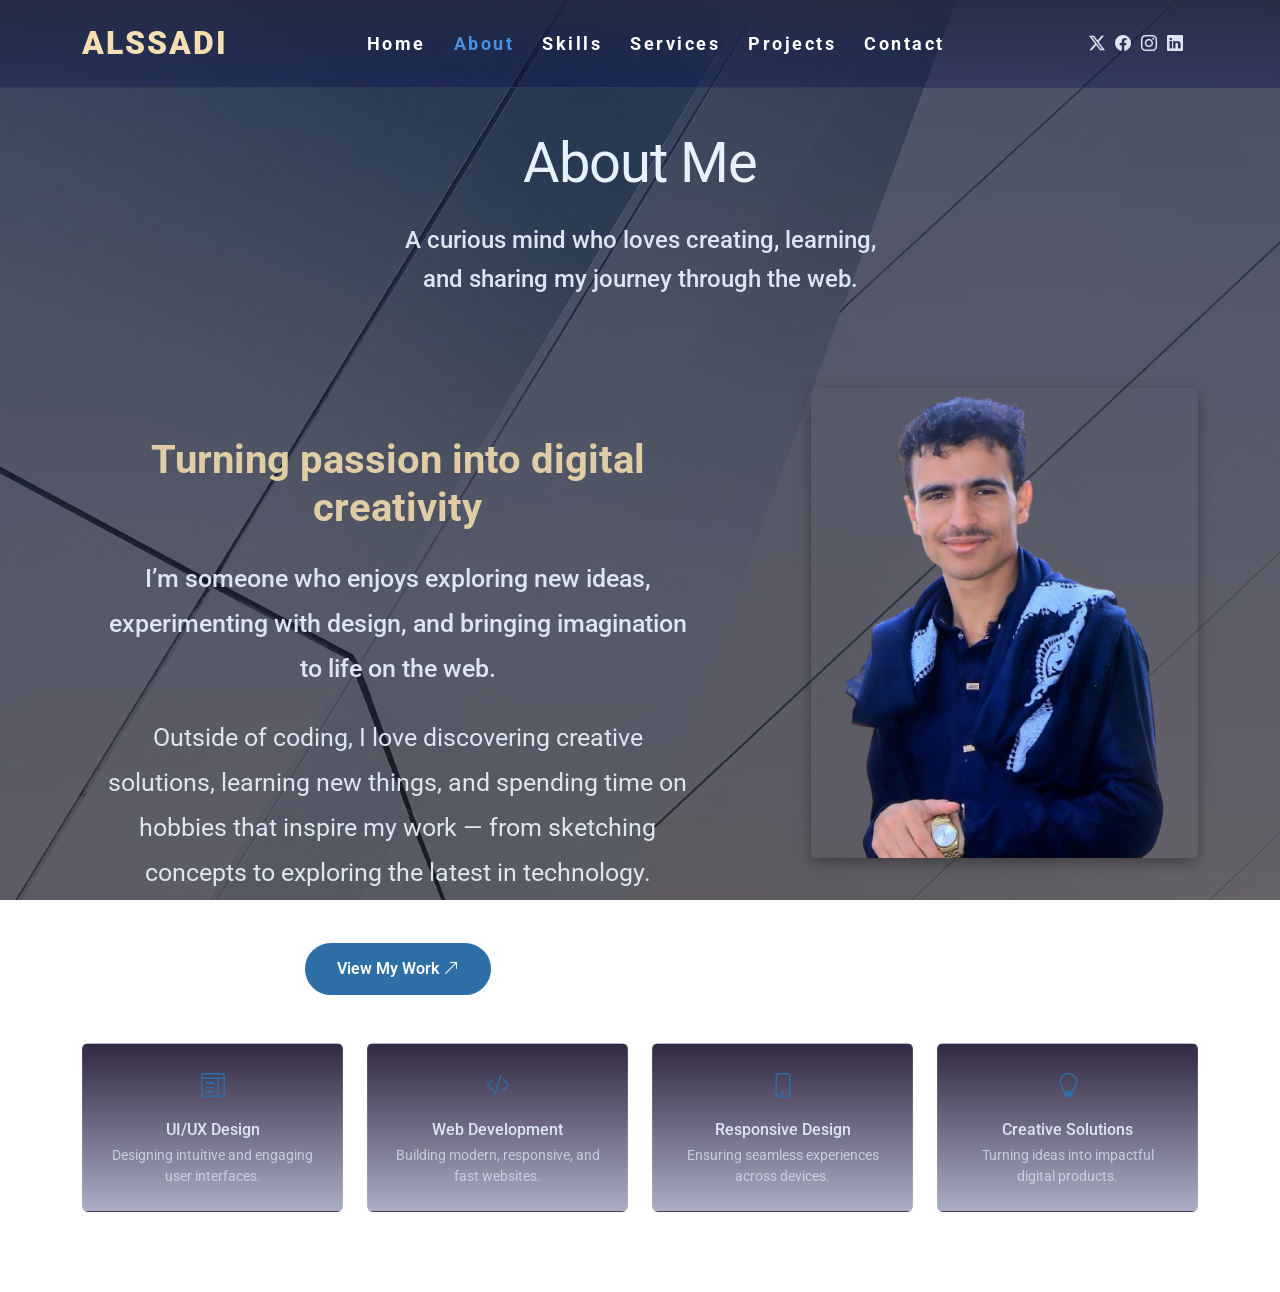
==== about.html @ f1221e6d "first commit" ====
<!DOCTYPE html>
<html lang="en">

<head>
  <meta charset="utf-8">
  <meta name="viewport" content="width=device-width, initial-scale=1.0">

  <title>About - Alssadi-Web Developer</title>
  <meta name="description"
    content="Portfolio of Mohammed Alssadi, a front-end developer and web designer creating modern, responsive, and user-friendly websites.">
  <meta name="keywords"
    content="Mohammed Alssadi, Web Developer, Front-End Developer, Web Designer, UI/UX, Portfolio, Freelancer">
  <meta name="author" content="Mohammed Alssadi">

  <!-- Favicon الأساسي -->
  <link rel="icon" type="image/png" sizes="32x32" href="assets/img/favicon/favicon-32x32.png">
  <link rel="icon" type="image/png" sizes="16x16" href="assets/img/favicon/favicon-16x16.png">
  <link rel="shortcut icon" href="assets/img/favicon/favicon.ico">

  <!-- أيقونة للأجهزة التي تعمل بنظام iOS -->
  <link rel="apple-touch-icon" sizes="180x180" href="assets/img/favicon/apple-touch-icon.png">

  <!-- أيقونات مخصصة لمتصفح Chrome على أندرويد -->
  <link rel="icon" type="image/png" sizes="192x192" href="assets/img/favicon/android-chrome-192x192.png">
  <link rel="icon" type="image/png" sizes="512x512" href="assets/img/favicon/android-chrome-512x512.png">

  <!-- ملف manifest للتطبيقات على الهواتف -->
  <link rel="manifest" href="assets/img/favicon/site.webmanifest">

  <!-- Google Fonts -->
  <link href="https://fonts.googleapis.com" rel="preconnect">
  <link href="https://fonts.gstatic.com" rel="preconnect" crossorigin>
  <link
    href="https://fonts.googleapis.com/css2?family=Roboto:wght@400;500;700&family=Poppins:wght@400;500;600;700&display=swap"
    rel="stylesheet">

  <!-- Bootstrap CSS -->
  <link href="assets/vendor/bootstrap/css/bootstrap.min.css" rel="stylesheet">
  <link href="assets/vendor/bootstrap-icons/bootstrap-icons.css" rel="stylesheet">

  <!-- Main CSS File -->
  <link href="assets/css/main.css" rel="stylesheet">
</head>


</head>

<body>

  <header class="header ">
    <div class="container header-content ">

      <a href="index.html" class="logo">
        <h1 class="site-name">Alssadi</h1>
      </a>

      <nav class="navbar-mnue">
        <ul>
          <li><a href="index.html">Home</a></li>
          <li><a href="about.html" class="active">About</a></li>
          <li><a href="skills.html">Skills</a></li>
          <li><a href="services.html">Services</a></li>
          <li><a href="projects.html">Projects</a></li>

          <li><a href="contact.html">Contact</a></li>
        </ul>
        <i class="mobile-nav-toggle d-xl-none bi bi-list"></i>
      </nav>

      <div class="header-social-links">
        <a href="#"><i class="bi bi-twitter-x"></i></a>
        <a href="#"><i class="bi bi-facebook"></i></a>
        <a href="#"><i class="bi bi-instagram"></i></a>
        <a href="#"><i class="bi bi-linkedin"></i></a>
      </div>

    </div>
  </header>
  <main class="main">
    <!-- About Section -->
    <section id="about" class="about section">
      <div class="container section-title">
        <h2>About Me</h2>
 <p class=" ">
  A curious mind who loves creating, learning, and sharing my journey through the web.
</p>


      </div>

      <div class="container">
        <div class="row mb-5 g-5 d-flex justify-content-between">
          <div class="col-lg-7 ">
            <div class="intro-content mt-5">

              <h2 class="headline">
                Turning passion into digital creativity
              </h2>
              <p class="lead">
                I’m someone who enjoys exploring new ideas, experimenting with design, and bringing imagination to life
                on the web.
              </p>
              <p>
                Outside of coding, I love discovering creative solutions, learning new things, and spending time on
                hobbies that inspire my work — from sketching concepts to exploring the latest in technology.
              </p>


              <div class="btnom-viwework ">
                <a href="projects.html" class="btnom button-primary">
                  View My Work <i class="bi bi-arrow-up-right"></i>
                </a>
              </div>
            </div>
          </div>

          <div class="col-lg-5 text-center text-lg-start">
            <div class="about-img">
              <img src="/assets/img/mo-about-removbg.png" alt="Portrait of Mohammed Alssadi" class="img-fluid rounded">
            </div>
          </div>
        </div>


        <!-- Skills Grid -->
        <div class="">
          <div class="row g-4 text-center">
            <div class="col-6 col-md-4 col-lg-3">
              <div class="skill-item">
                <i class="bi bi-layout-text-window"></i>
                <h3>UI/UX Design</h3>
                <p>Designing intuitive and engaging user interfaces.</p>
              </div>
            </div>
            <div class="col-6 col-md-4 col-lg-3">
              <div class="skill-item">
                <i class="bi bi-code-slash"></i>
                <h3>Web Development</h3>
                <p>Building modern, responsive, and fast websites.</p>
              </div>
            </div>
            <div class="col-6 col-md-4 col-lg-3">
              <div class="skill-item">
                <i class="bi bi-phone"></i>
                <h3>Responsive Design</h3>
                <p>Ensuring seamless experiences across devices.</p>
              </div>
            </div>
            <div class="col-6 col-md-4 col-lg-3">
              <div class="skill-item">
                <i class="bi bi-lightbulb"></i>
                <h3>Creative Solutions</h3>
                <p>Turning ideas into impactful digital products.</p>
              </div>
            </div>
          </div>
        </div>
        <!-- End Skills Grid -->

      </div>

    </section>
  </main>

  <!-- JS Files -->
  <script src="assets/vendor/bootstrap/js/bootstrap.bundle.min.js"></script>
  <script src="assets/js/main.js"></script>

</body>

</html>
---- assets/css/main.css ----
:root {
  --default-font: "Roboto", system-ui, -apple-system, "Segoe UI", "Helvetica Neue", Arial, sans-serif;
  --heading-font: "Raleway", sans-serif;
  --nav-font: "Poppins", sans-serif;

  /* الألوان العامة */
  --background-color: #1b2635;
  /* خلفية رئيسية داكنة */
  --default-color: #dbe6f0;
  /* نص افتراضي فاتح مزرق */
  --heading-color: #e6f1fa;
  /* عناوين بلون أفتح للوضوح */
  --accent-color: #2f6fa8;
  /* أزرق متوسط للأزرار والروابط */
  --surface-color: #243447;
  /* لون للأقسام/البطاقات فوق الخلفية */
  --contrast-color: #ffffff;
  /* تباين قوي داخل العناصر الملونة */

  /* ألوان القائمة (Nav) */
  --nav-color: #dbe6f0;
  --nav-hover-color: #4a90e2;
  --nav-mobile-background-color: #243447;
  --nav-dropdown-background-color: #2a3b4f;
  --nav-dropdown-color: #dbe6f0;
  --nav-dropdown-hover-color: #4a90e2;
}

.light-background {
  --background-color: #243447;
  /* أفتح قليلاً من الأساسي */
  --surface-color: #2f425a;
}

.dark-background {
  --background-color: #121a26;
  /* أغمق للأقسام الخاصة */
  --default-color: #e6f1fa;
  --heading-color: #ffffff;
  --surface-color: #1e2a3a;
  --contrast-color: #ffffff;
}


/* Smooth scroll */
:root {
  scroll-behavior: smooth;
}


/*--------------------------------------------------------------
# General Styling & Shared Classes
--------------------------------------------------------------*/
body {
  color: var(--default-color);

  font-family: var(--default-font);
}

a {
  color: var(--accent-color);
  text-decoration: none;
  transition: 0.3s;
}

a:hover {
  color: color-mix(in srgb, var(--accent-color), transparent 25%);
  text-decoration: none;
}



.header {
   background: linear-gradient(rgba(34, 41, 65, 0.856), rgba(2, 7, 82, 0.329));
  padding: 15px 0;
  transition: all 0.5s;
  z-index: 997;
  border-bottom: 1px solid color-mix(in srgb, var(--default-color), transparent 92%);
  display: flex;
  align-items: center;
  justify-content: space-between;
  position: fixed;
  top: 0;
  left: 0;
  right: 0;
}

.header-content {
  position: relative;
  display: flex;
  align-items: center;
  justify-content: space-between;
}

.header .logo {
  line-height: 1;
}

.header .logo h1 {
  font-size: 32px;
  margin: 0;
  font-weight: 900;
  color:wheat;
  text-transform: uppercase;
  letter-spacing: 2px;
}

.header-social-links {
  padding-right: 15px;
}

.header-social-links a {
  color: var(--default-color);
  padding-left: 6px;
  display: inline-block;
  transition: 0.3s;
  font-size: 16px;
}

.header .header-social-links a:hover {
  color:var(--accent-color);
}

.header .header-social-links a i {
  line-height: 0px;
}

@media (max-width: 1200px) {
  .header .logo {
    order: 1;
  }

  .header .header-social-links {
    order: 2;
  }

  .header .navbar-mnue {
    order: 3;
  }
}

/*--------------------------------------------------------------
# Navigation Menu
--------------------------------------------------------------*/
/* Desktop Navigation */
@media (min-width: 1200px) {
  .navbar-mnue {
    padding: 0;
  }

  .navbar-mnue ul {
    margin: 0;
    padding: 0;
    display: flex;
    list-style: none;
    align-items: center;
  }

  .navbar-mnueli {
    position: relative;
  }
  .navbar-mnue>ul>li {
    white-space: nowrap;
    padding: 15px 28px 15px 0;
  }

  .navbar-mnue>ul>li:last-child {
    padding-right: 0;
  }

  .navbar-mnue a,
  .navbar-mnue a:focus {
    color: white;
    font-size: 18px;
    letter-spacing: 2.5px;
    font-weight: 700;
    display: flex;
    align-items: center;
    justify-content: space-between;
    white-space: nowrap;
    transition: 0.3s;
    position: relative;
  }

  .navbar-mnue li:hover>a,
  .navbar-mnue .active {
    color: var(--nav-hover-color);
  }
}

/* Mobile Navigation */
@media (max-width: 1199px) {
  .mobile-nav-toggle {
    color: rgb(255, 229, 181);
    font-size: 28px;
    line-height: 0;
    margin-right: 10px;
    cursor: pointer;
    transition: color 0.3s;
  }

  .navbar-mnue {
    padding: 0;
    z-index: 2;
  
  }

  .navbar-mnue ul {
    display: none;
    list-style: none;
    position: absolute;
    inset: 60px 20px 20px 20px;
    padding: 10px 0;
    margin: 0;
    border-radius: 20px;
    background-color: transparent!important;
    box-shadow: none;
    transition: 0.3s;
    z-index: 9998;
  }

  .navbar-mnue a,
  .navbar-mnue a:focus {
    display: flex;
    justify-content: center;
    align-items: center;
    color:rgb(235, 180, 78);
    padding: 10px 20px;
    font-size: 20px;
    font-weight: 700;
    letter-spacing: 3px;
    display: flex;
    align-items: center;
    justify-content: space-between;
    white-space: nowrap;
    transition: 0.3s;
  }

  .navbar-mnue a i,
  .navbar-mnue a:focus i {
    font-size: 12px;
    margin-left: 5px;
    width: 30px;
    height: 30px;
    display: flex;
    align-items: center;
    justify-content: center;
    border-radius: 50%;
    transition: 0.3s;
    background-color: color-mix(in srgb, var(--accent-color), transparent 90%);
  }

  .navbar-mnue a i:hover,
  .navbar-mnue a:focus i:hover {
    background-color: var(--accent-color);
    color: var(--contrast-color);
  }

  .navbar-mnue .active i,
  .navbar-mnue .active:focus i {
    background-color: var(--accent-color);
    color: var(--contrast-color);
    transform: rotate(180deg);
  }
  .mobile-nav-active {
    overflow: hidden;
  }
  .mobile-nav-active .mobile-nav-toggle {
    color: #1eda5a;
    position: absolute;
    font-size: 32px;
    top: 15px;
    right: 15px;
    margin-right: 0;
    z-index: 9999;
  }

  .mobile-nav-active .navbar-mnue {
  
    position: fixed;
    inset: 0;
    background: rgba(39, 46, 46, 0.63);
    transition: 0.3s;
  }

  .mobile-nav-active .navbar-mnue>ul {
      display: flex;
      flex-direction: column;
    align-items: center;
    justify-content: center;
  }
}


/*--------------------------------------------------------------
# Global Sections
--------------------------------------------------------------*/
section,
.section {
  color: var(--default-color);
  background-color: var(--background-color);
  padding: 70px 0;
  scroll-margin-top: 100px;
  overflow: clip;
}

@media (max-width: 1199px) {

  section,
  .section {
    scroll-margin-top: 66px;
  }
}

/*--------------------------------------------------------------
# Global Section Titles
--------------------------------------------------------------*/
.section-title {
  margin-top: 50px;
  text-align: center;
  padding-bottom: 60px;
  position: relative;
}

.section-title h2 {
  font-size: 3.5rem;
  font-weight: 400;
  line-height: 1.2;
  color: var(--heading-color);
  margin-bottom: 1.5rem;
  letter-spacing: -1px;
}

@media (max-width: 768px) {
  .section-title h2 {
    font-size: 2.5rem;
  }
}

.section-title p {
  font-size: 1.5rem;
  line-height: 1.6;
  font-weight: 500;
  color:var(--default-color);
  max-width: 900px;
  margin: 0 auto;
  text-wrap: balance;
}




/*--------------------------------------------------------------
# Hero Section
--------------------------------------------------------------*/
.hero {

  background: linear-gradient(rgba(10, 10, 10, 0.651), rgba(0, 0, 10, 0.63)), url("/assets/img/image.png") center center no-repeat;
     background: linear-gradient(rgba(8, 19, 51, 0.726), rgba(9, 4, 17, 0.61)), url("/assets/img/abstract-bg-1.webp") center center no-repeat;
  background-size: cover;
  background-attachment: fixed;
  padding: 80px 0;
  min-height: 100vh;
  display: flex;
  align-items: center;
  justify-content: space-between;

}

.hero-content {
  flex: 1 1 300px;
  max-width: 600px;
  display: flex;
  flex-direction: column;
  justify-content: center;
  padding: 10px 40px;
}

.div-fluid{
  margin-top: 50px;
  padding-top: 50px;
}
.hero-div {
  margin-top:px;
  border-radius: 30px;
  display: flex;
  align-items: center;
  justify-content: space-between;
  margin: 20px auto;
  max-width: 1500px;
  flex-wrap: wrap;
  height: 70vh;
  padding: px;
  background: linear-gradient(rgba(15, 4, 34, 0.856), rgba(2, 7, 82, 0.329));
  box-shadow: 0 20px 60px rgba(11, 87, 138, 0.6);
  animation: shadowPulse 5s ease-in-out infinite, floatUpDown 3s ease-in-out infinite;
}

@keyframes shadowimg {
  0% {
    box-shadow: 0 5px 100px rgba(37, 109, 204, 0.911);
  }
  25% {
    box-shadow: 0 5px 70px rgba(228, 206, 85, 0.8);
  }
  50% {
    box-shadow: 0 5px 70px rgba(50, 73, 204, 0.8);
  }
   75% {
    box-shadow: 0 5px 80px rgba(42, 119, 109, 0.8);
  }
  100% {
    box-shadow: 0 5px 80px rgba(194, 39, 39, 0.76);
  }
}
@keyframes shadowPulse {
  0% {
    box-shadow: 0 30px 100px rgba(57, 100, 156, 0.6);
  }
  25% {
    box-shadow: 0 30px 80px rgba(44, 194, 51, 0.8);
  }
  50% {
    box-shadow: 0 30px 100px rgba(50, 73, 204, 0.8);
  }
   75% {
    box-shadow: 0 30px 120px rgba(190, 151, 23, 0.8);
  }
  100% {
    box-shadow: 0 30px 150px rgba(204, 17, 163, 0.76);
  }
}
@keyframes floatUpDown {
  0%, 100% {
    transform: translateY(0);
  }
  50% {
    transform: translateY(-8px);
  }
}

.hero-content h1 {
  font-size: 3.5rem;
  font-weight: 700;
  margin-bottom: 1rem;
  line-height: 1.2;
}

.hero .hero-content h1 .highlight {
  color: var(--accent-color);

}



@media (max-width: 768px) {
  .hero-content h1 {
    font-size: 2.5rem;
  }
}

.hero-content h2 {
  font-size: 1.8rem;
  font-weight: 600;
  margin-bottom: 2rem;
  color:var(--default-color);
}

@media (max-width: 992px) {
  
  .hero-content h1 {
    font-size: 2.5rem;
  }

  .hero-content h2 {
    font-size: 1.3rem;
  }

  .hero-div {
   display: flex;
    flex-direction:column-reverse;
    text-align: center;
    justify-content: center;
    align-items: center;
    height: 100%;
   padding-bottom: 20px;
  }
   .hero-content {
 margin: 10px auto;

   }

  .my-image {
    margin-bottom: 20px;
    max-width: 300px;
  }
}


@media (max-width: 768px) {
  .hero .hero-content h2 {
    font-size: 1.25rem;
  }
}

.hero-content p {
  font-size: 1.2rem;
  line-height: 1.4;
  margin-bottom: 2.5rem;
  color: var(--default-color);
}

.hero .hero-actions {
  display: flex;
  align-items: center;
  justify-content: center;
  gap: 1rem;
  margin-bottom: 2rem;
}

.btnom {
  padding: 12px 30px;
  border-radius: 50px;
  font-weight: 600;
  text-decoration: none;
  transition: all 0.3s ease;
  border: 2px solid;
}

.btnom.button-primary {
  background: var(--accent-color);
  color: var(--contrast-color);
  border-color: var(--accent-color);
}

.btnom.button-primary:hover {
  background:  var(--accent-color);
  border-color:var(--accent-color);
  transform: translateY(-2px);
}

.btnom.button-outline {
  background: var(--accent-color);
  color: var(--contrast-color);
  border-color: var(--accent-color);
}

.btnom.button-outline:hover {
  transform: translateY(-2px);
  background: color-mix(in srgb, var(--accent-color), black 15%);
  color: var(--contrast-color);
}

@media (max-width: 576px) {
 .div-fluid {
  margin-top:10px;
  padding-top:10px;
}
  
  .hero .hero-actions {
    flex-direction: column;
  }

  .hero .hero-actions .btnom {
    text-align: center;
  }
  .social-links{
    margin-bottom: 20px;
  }
}

.social-links {
  display: flex;
  align-items: center;
  justify-content: center;
  gap: 1rem;
  margin-bottom: px;
}

.social-links a  i {
  width: 45px;
  height: 45px;
background-color: rgb(65, 73, 192);
  border-radius: 50%;
  display: flex;
  align-items: center;
  justify-content: center;
  color: wheat!important;
  font-size: 1.2rem;
  transition: all 0.3s ease;
}

.social-links a i:hover {
  color: brown;
  transform: translateY(-3px);
  box-shadow: 0 8px 25px color-mix(in srgb, var(--accent-color), transparent 70%);
}

.my-image {
   transition: transform 0.3s ease;
  display: flex;
  align-items: center;
  justify-content: flex-end;
  animation: floatImage 3s ease-in-out infinite;
  max-width: 450px;
  margin: 0 auto;

}

.my-image img {
  /* animation: shadowimg 3s ease-in-out infinite; */
  position: relative;;
  border-radius: 20px;
  box-shadow: 0 5px 15px rgba(0, 0, 0, 0.356);
 
}
.my-image::after {
  content: "";
  position: absolute;
  top: 0;
  left: 0;
  width: 100%;
  height: 100%;
  border-radius: 20px;
  /* background-color: rgba(23, 16, 68, 0.274); */
  opacity: 0;
  /* transition:opacity 0.3s ease-in-out; */
}
.my-image::after {
  opacity: 1;
}

.my-image img:hover {
  transform: scale(1.02);
}

/*--------------------------------------------------------------
# About Section
--------------------------------------------------------------*/
.about {
   background: linear-gradient(rgba(8, 19, 51, 0.726), rgba(9, 4, 17, 0.61)), url("/assets/img/abstract-bg-1.webp") center center no-repeat;
  /* background: linear-gradient(rgba(8, 51, 51, 0.726), rgba(16, 66, 68, 0.705)), url("/assets/img/abstract-bg-1.webp") center center no-repeat; */
  background-size: cover;
  background-attachment: fixed;
  padding: 80px 0;
  min-height: 100vh;
}
.intro-content {
  display: flex;
  flex-direction: column;
  justify-content: center;
  align-items:center;
  text-align: center;
  max-width: 600px;
  margin: 0 auto;

}
.headline {
  font-weight: 700;
  line-height: 1.2;
  color:rgb(224, 204, 165);
font-size: 40px;
  margin: 30px 0 24px 0;
}

.lead {
  font-weight: 500;
  font-size: 25px!important;
  line-height: 1.8;
  margin-bottom: 24px;
}

.intro-content p {
  line-height: 1.8;
  margin-bottom: 24px;
  font-size: 25px;
}

.btnom-viwework {
  display: flex;
  gap: 24px;
  align-items: center;
  margin-top: 24px;
}

.about-img { 
margin-top: 30px;
/*  
  max-width: 470px; */
  border-radius: 15px;
  margin-left: 50px;
  /* box-shadow: 0 5px 15px rgba(0, 0, 0, 0.356); */
}

.about-img img {
margin-left: 30px;
  border-radius: 25px;
    box-shadow: 0 5px 15px rgba(0, 0, 0, 0.342);
  padding-left: 35px;
    /* max-width: 470px; */
    margin: 0 auto
}

.about-img:hover {

}

.about .skill-item {
  padding: 24px;
  border-radius: 6px;
  transition: 0.3s ease-in-out;
  background:linear-gradient(rgba(15, 4, 34, 0.856), rgba(2, 7, 82, 0.329));
  border: 1px solid color-mix(in srgb, var(--default-color), transparent 88%);
  height: 100%;
}

.about .skill-item i {
  font-size: 24px;
  color: var(--accent-color);
  margin-bottom: 16px;
  display: inline-block;
}

.about .skill-item h3 {
  font-size: 16px;
  margin-bottom: 6px;
  font-weight: 500;
}

.about .skill-item p {
  margin: 0;
  font-size: 14px;
  color: color-mix(in srgb, var(--default-color), transparent 25%);
}

.about .skill-item:hover {
  transform: translateY(-3px);
  border-color: color-mix(in srgb, var(--accent-color), transparent 60%);
  box-shadow: 0 10px 30px color-mix(in srgb, var(--default-color), transparent 92%);
}
@media (max-width: 992px) {
.intro-content {
   display: flex;
    flex-direction: column;
    justify-content: center;
    align-items: center;
    text-align: center;
  }
  .about-img {
    text-align: center !important;
    margin: 22px 0;
  }


.btnom-viwework {
    flex-wrap: wrap;
    align-items: center;
  }
}

@media (max-width: 576px) {
  .about-img {
    align-items: center;
    width: 99%;
  }
}

@keyframes floatImage {
  0% {
    transform: translateY(0);
  }

  50% {
    transform: translateY(-15px);
  }

  100% {
    transform: translateY(0);
  }
}

/*--------------------------------------------------------------
# Skills Section
--------------------------------------------------------------*/
.skills{
  background: linear-gradient(rgba(8, 19, 51, 0.726), rgba(9, 4, 17, 0.61)), url("/assets/img/abstract-bg-1.webp") center center no-repeat;
  background-size: cover;
  background-attachment: fixed;
  padding: 80px 0;
  min-height: 100vh;
}
.skills .skill-box {
  flex-direction: column;
  justify-content: center;
  align-items: center;
  text-align: center;
  background:linear-gradient(rgba(15, 4, 34, 0.856), rgba(2, 7, 82, 0.329));
  padding: 2rem;
  border-radius: 8px;
  box-shadow: 0 20px 30px rgba(81, 112, 214, 0.24);
  transition:all .3s ease-in-out;
   animation: floatUpDown 3s ease-in-out infinite; 
}
.skills .skill-box:hover {
  transform: scale(1.05);
  background:linear-gradient(rgba(15, 4, 34, 0.856), rgba(2, 7, 82, 0.329));
  padding: 2rem;
  border-radius: 8px;
  box-shadow: 0 20px 30px rgba(214, 215, 221, 0.24);
  cursor: pointer;
   transition:all .3s ease-in-out;
 
}
.skills .skill-box i {
  margin-top: 20px;
  font-size: 3rem;
  margin-bottom: 1rem;
  width: 80px;
  height: 90px;
  border-radius: 40%;
color: wheat;
  background:linear-gradient(#6519d6a2, rgba(18, 37, 207, 0.548));
  padding:10px;
  border-radius: 8px;
  box-shadow: 0 20px 30px rgba(81, 112, 214, 0.24);

 
}
.skills .skill-box h3 {
  margin-top: 30px;
  font-size: 1.8rem;
  margin-bottom: 1rem;
  font-weight: 900;
  color: wheat;
}

.skills .skill-box p {
  font-size: 1.1rem;
letter-spacing: .5px;
  margin-bottom: 10px;
  font-weight: 300;
}

 .skill-box .progress {
  display: flex;
  align-items: center;
  background-color: rgb(238, 232, 222);
  border-radius: 50px;
  height: 13px;
  margin-top: 5px;
  overflow: hidden;
}
.skills .skill-box .progress .progress-bar {
  background-color: #1263c0fa;
  height: 100%;
  position: relative;
  border-radius: 50px;
  transition: 0.9s;
  width: 1px;
}

/*--------------------------------------------------------------
# Services Section
--------------------------------------------------------------*/
.services{
    background: linear-gradient(rgba(8, 19, 51, 0.726), rgba(9, 4, 17, 0.61)), url("/assets/img/abstract-bg-1.webp") center center no-repeat;
  background-size: cover;
  background-attachment: fixed;
  padding: 80px 0;
  min-height: 100vh;
}
.services .service-item {
  display: flex;
  background:linear-gradient(rgba(15, 4, 34, 0.856), rgba(2, 7, 82, 0.329));
  border-radius: 12px;
  padding: 2rem;
  height: 100%;
  position: relative;
  overflow: hidden;
  box-shadow: 0 5px 20px rgba(0, 0, 0, 0.03);
  transition: all 0.4s ease;
}


.services .service-item:hover {
  box-shadow: 0 14px 40px 20px rgba(214, 81, 181, 0.37), 0 15px 24px 0 rgba(209, 174, 135, 0.795);
  transform: translateY(-5px);
}


.services .service-item:hover.service-icon {
 background:linear-gradient(#6519d6a2, rgba(18, 37, 207, 0.548));
  color: wheat;
  transform: rotateY(180deg);
}

.services .service-item:hover .service-icon i {
  transform: rotateY(180deg);
}


.services .service-icon {
  flex-shrink: 0;
  width: 70px;
  height: 70px;
  border-radius: 12px;
 background:linear-gradient(#9f6fe654, rgba(18, 37, 207, 0.021));
  color:#7bb3d8;
  display: flex;
  align-items: center;
  justify-content: center;
  margin-right: 1.5rem;
  transition: all 0.5s ease;
    box-shadow: 0 20px 30px rgba(81, 112, 214, 0.24);
}

.services .service-icon i {
  font-size: 2rem;
  transition: transform 0.5s ease;
}

.services .service-content {
  flex-grow: 1;
}

.services .service-content h3 {
  font-size: 1.4rem;
  margin-bottom: 1rem;
  font-weight: 700;
  color: rgb(206, 185, 145);
}

.services .service-content p {
  margin-bottom: 1.25rem;
  font-size: 1.1rem;
  color: var(--default-color);
  line-height: 1.8;
}

.services .service-link {
  display: inline-flex;
  align-items: center;
  color: #50c0e2;
  font-weight: 600;
  font-size: 1.2rem;
  text-decoration: none;
  transition: color 0.3s ease;
}

.services .service-link span {
  margin-right: 0.5rem;
}

.services .service-link i {
  transition: transform 0.3s ease;
}

.services .service-link:hover {
  color: #2c8eac;

}

@media (max-width: 767.98px) {
  .services .service-item {
    padding: 1.5rem;
    margin-bottom: 1rem;
  }

  .services .service-icon {
    width: 60px;
    height: 60px;
    margin-right: 1rem;
  }

  .services .service-icon i {
    font-size: 1.5rem;
  }

  .services .service-content h3 {
    font-size: 1.2rem;
    margin-bottom: 0.75rem;
  }

  .services .service-content p {
    margin-bottom: 1rem;
    font-size: 0.95rem;
  }
}

@media (max-width: 575.98px) {
  .services .service-item {
    justify-content: center;
    flex-direction: column;
    text-align: center;
  }
  .services .service-icon {
    margin: auto;
    margin-bottom: 1.25rem;
  }

  .services .service-link {
    justify-content: center;
  }
}
/* portfolio */
.portfolio {
  background: linear-gradient(rgba(8, 19, 51, 0.726), rgba(9, 4, 17, 0.61)), url("/assets/img/abstract-bg-1.webp") center center no-repeat;
  background-attachment: fixed;
  background-size: cover;
  position: relative;
  z-index: 1;
  padding: 3rem 0;
  min-height: 100vh;
  overflow: visible; 
}
.portfolio .portfolio-item {
 background:linear-gradient(#1f4baa88, rgba(11, 57, 109, 0.473));
  border-radius: 13px;
  padding: 12px;
  transition: box-shadow 0.3s, transform 0.3s;
max-width: 370px;
  overflow: hidden;

  display: flex;
  flex-direction: column;
  align-items: center;
  justify-content: center;
}
.mySwiper {
  width: 100%;
  height: auto;
}
.mySwiper img {
  width: 100%;
  height: auto;
  object-fit: cover;
}

.portfolio .portfolio-item:hover {
  box-shadow: 0 14px 40px 20px rgba(214, 81, 181, 0.37), 0 15px 24px 0 rgba(209, 174, 135, 0.795);
  transform: translateY(-6px) scale(1.02);
}
.portfolio .portfolio-item img {
  height: 250px;
  border-radius: 10px;
  margin-bottom: 1rem;
  object-fit: cover;
  transition: filter 0.3s;
}
.portfolio .portfolio-item:hover img {
  filter: brightness(0.95) saturate(1.1);
}
.portfolio .portfolio-info {
  width: 100%;
  display: flex;
  flex-direction: column;
  align-items: center;
}
.portfolio .portfolio-info h4 {
  font-size: 1.4rem;
  font-weight: 800;
  color: wheat;
  margin: 1rem 0;
  text-align: center;
}
.portfolio .portfolio-info p {
  color: var(--heading-color, #e6f1fa);
  font-size: 1rem;
  margin-bottom: 0rem;
  text-align: center;
}
.portfolio .portfolio-info .btn-group {
  margin-top: 1rem;
  margin-bottom: .6rem;
  display: flex;
  flex-wrap: wrap;
  gap: 0.8rem;
  justify-content: center;
}
.portfolio .portfolio-info .btnom {
   background:linear-gradient(#0ea6b1b6, rgba(100, 37, 95, 0.801));
  font-size: 1rem;
  font-weight: 800;
  padding: 0.5rem 1.2rem;
  cursor: pointer;
  transition: background 0.3s, color 0.3s, border 0.3s;
}
@media (max-width: 991px) {
  .portfolio .portfolio-item img {
    height: 200px;
  }
   .portfolio {
    padding: 2rem 2rem;
    display: flex;
    flex-direction: column;
    align-items: center;
    justify-content: center;
    margin: 0 auto;
   text-align: center;
  }
  .portfolio .portfolio-item{
   max-width:400px;
   margin: 0 auto;
}
}
@media (max-width: 767px) {
  .portfolio {
    padding: 2rem 1rem;
    margin: 0 ;
  }
  .portfolio .portfolio-item {
    height: auto;
    padding: 0.7rem;
    margin: 0 auto;
  }
  .portfolio .portfolio-item img {
    height: 200px;
  }
}

@media (max-width: 480px) {
  .portfolio .portfolio-item img {
    height: 180px;
  }
}
/*--------------------------------------------------------------
# Contact Section
--------------------------------------------------------------*/
.contact{
  padding: 3rem 0;
  background: linear-gradient(rgba(8, 19, 51, 0.726), rgba(9, 4, 17, 0.61)), url("/assets/img/abstract-bg-1.webp") center center no-repeat;
 background-attachment: fixed;
  background-size: cover;
  position: relative;
  z-index: 1;
  padding: 3rem 0;
  min-height: 100vh;
  overflow: visible; 
}
.contact .info-box {
  background:linear-gradient(rgba(15, 4, 34, 0.856), rgba(2, 7, 82, 0.329));
  padding: 3rem;
  border-radius: 1rem;
  height: 100%;
}
.contact .info-box h3 {
  color: var(--contrast-color);
  font-size: 2rem;
  margin-bottom: 1rem;
}

@media (max-width: 767.98px) {
  .contact .info-box h3 {
    font-size: 1.75rem;
  }
}

.contact .info-box p {
  opacity: 0.8;
  margin-bottom: 2rem;
}

.contact .info-box a {
  color: var(--contrast-color);
}

@media (max-width: 992px) {
  .contact .info-box {
    padding: 1.5rem;
  }
}

.contact .info-item {
  display: flex;
  gap: 1.5rem;
  margin-bottom: 2rem;
}

.contact .info-item:last-child {
  margin-bottom: 0;
}

.contact .info-item .icon-box {
  width: 3.5rem;
  height: 3.5rem;
 background:linear-gradient(#9d62f5ee, rgba(59, 18, 207, 0.199));
  box-shadow: 0 10px 30px rgba(81, 172, 214, 0.342);
 /* box-shadow: 0 20px 20px rgba(70, 157, 228, 0.411); */ border-radius: 50%;
  display: flex;
  align-items: center;
  justify-content: center;
  flex-shrink: 0;
  transition: 0.3s;
}

.contact .info-item .icon-box i {
  font-size: 1.5rem;
  color: var(--contrast-color);
}

.contact .info-item:hover .icon-box {
  background-color: var(--accent-color);
}

.contact .info-item .content h4 {
  color: var(--contrast-color);
  font-size: 1.25rem;
  margin-bottom: 0.5rem;
  font-weight: 700;
}

.contact .info-item .content p {
  margin-bottom: 0.25rem;
  font-size: 0.95rem;
}

.contact .info-item .content p:last-child {
  margin-bottom: 0;
}

.contact .contact-form {
  background:linear-gradient(rgba(15, 4, 34, 0.856), rgba(2, 7, 82, 0.329));
  padding: 3rem;
  border-radius: 1rem;
  height: 100%;
  box-shadow: 0 0 25px rgba(0, 0, 0, 0.05);
}

@media (max-width: 992px) {
  .contact .contact-form {
    padding: 1.5rem;
  }
}

.contact .contact-form h3 {
  font-size: 2rem;
  margin-bottom: 1rem;
}

@media (max-width: 768px) {
  .contact .contact-form h3 {
    font-size: 1.75rem;
  }
}

.contact .contact-form p {
  color: color-mix(in srgb, var(--default-color), transparent 25%);
  margin-bottom: 2rem;
}

.contact .contact-form .form-control,
.contact .contact-form .form-select {
  padding: 0.875rem 1.25rem;
  border-color: color-mix(in srgb, var(--default-color), transparent 90%);
  border-radius: 0.5rem;
  background-color: transparent;
  color: var(--default-color);
}
.contact .contact-form .form-control:focus,
.contact .contact-form .form-select:focus {
  box-shadow: none;
}

.contact .contact-form .form-control::placeholder,
.contact .contact-form .form-select::placeholder {
  color: color-mix(in srgb, var(--default-color), transparent 50%);
}
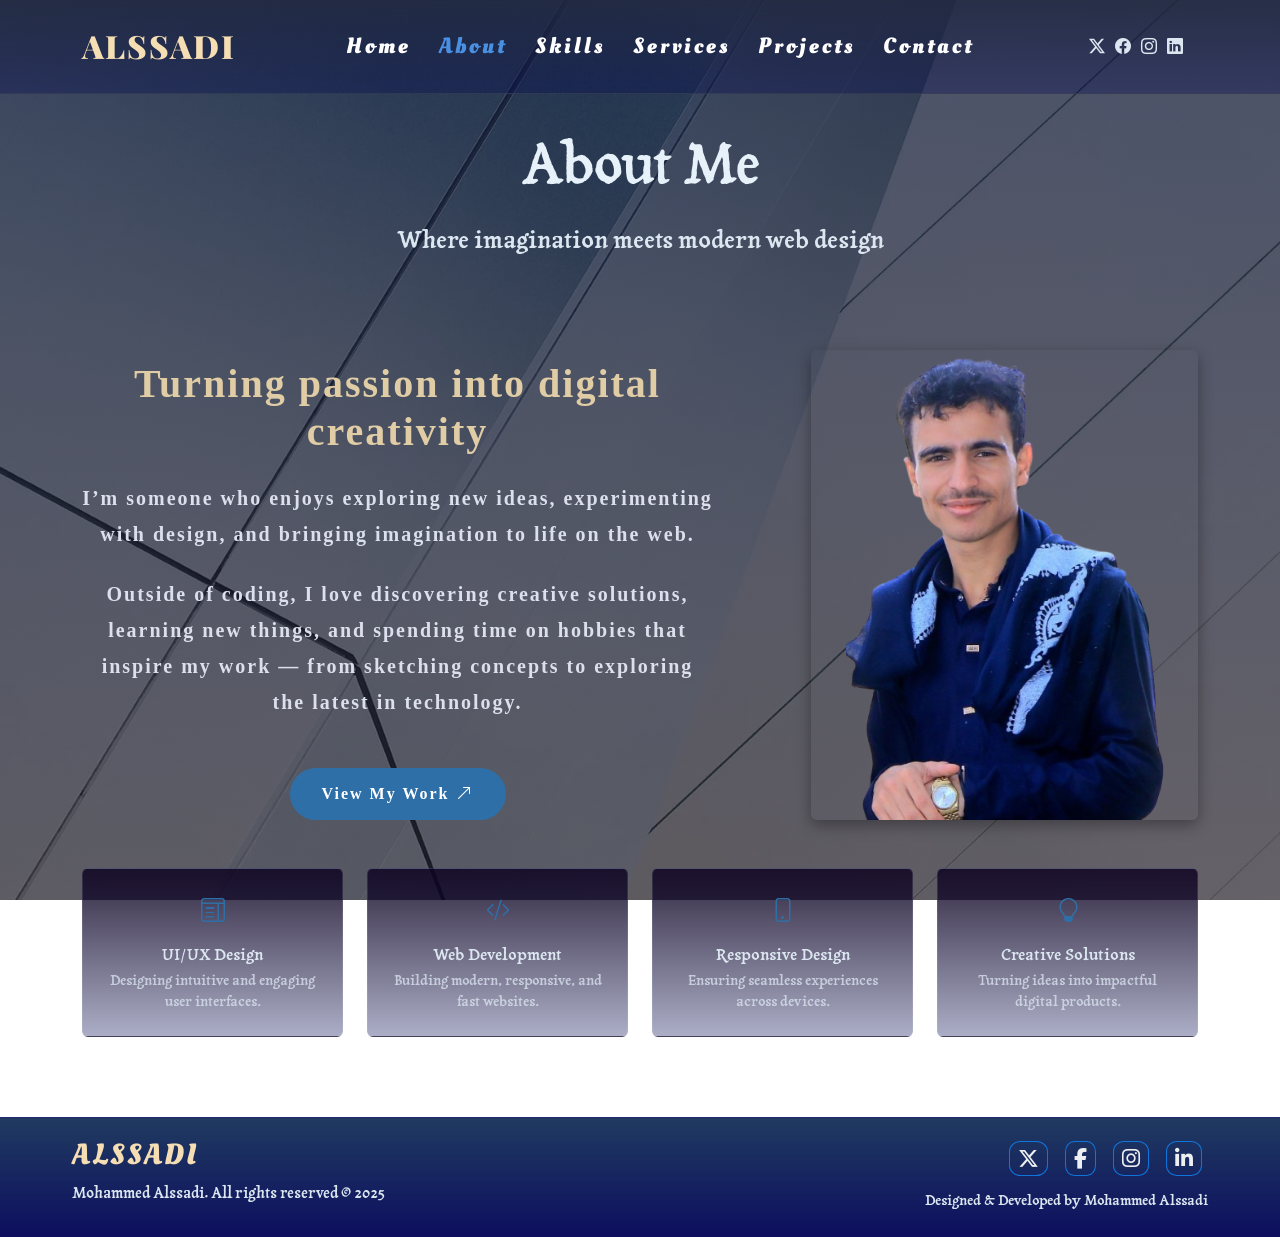
==== commit 3e8b13b7: "اخر احديث" ====
--- a/about.html
+++ b/about.html
@@ -5,44 +5,37 @@
   <meta charset="utf-8">
   <meta name="viewport" content="width=device-width, initial-scale=1.0">
 
-  <title>About - Alssadi-Web Developer</title>
-  <meta name="description"
-    content="Portfolio of Mohammed Alssadi, a front-end developer and web designer creating modern, responsive, and user-friendly websites.">
-  <meta name="keywords"
-    content="Mohammed Alssadi, Web Developer, Front-End Developer, Web Designer, UI/UX, Portfolio, Freelancer">
+  <title>About | Alssadi Web Developer</title>
+   <meta name="description" content="Portfolio of Mohammed Alssadi, a front-end developer and web designer creating modern, responsive, and user-friendly websites.">
+  <meta name="keywords" content="Mohammed Alssadi, Web Developer, Front-End Developer, Web Designer, UI/UX, Portfolio, Freelancer">
   <meta name="author" content="Mohammed Alssadi">
 
-  <!-- Favicon الأساسي -->
   <link rel="icon" type="image/png" sizes="32x32" href="assets/img/favicon/favicon-32x32.png">
   <link rel="icon" type="image/png" sizes="16x16" href="assets/img/favicon/favicon-16x16.png">
   <link rel="shortcut icon" href="assets/img/favicon/favicon.ico">
-
-  <!-- أيقونة للأجهزة التي تعمل بنظام iOS -->
   <link rel="apple-touch-icon" sizes="180x180" href="assets/img/favicon/apple-touch-icon.png">
-
-  <!-- أيقونات مخصصة لمتصفح Chrome على أندرويد -->
   <link rel="icon" type="image/png" sizes="192x192" href="assets/img/favicon/android-chrome-192x192.png">
   <link rel="icon" type="image/png" sizes="512x512" href="assets/img/favicon/android-chrome-512x512.png">
-
-  <!-- ملف manifest للتطبيقات على الهواتف -->
   <link rel="manifest" href="assets/img/favicon/site.webmanifest">
 
   <!-- Google Fonts -->
   <link href="https://fonts.googleapis.com" rel="preconnect">
   <link href="https://fonts.gstatic.com" rel="preconnect" crossorigin>
-  <link
-    href="https://fonts.googleapis.com/css2?family=Roboto:wght@400;500;700&family=Poppins:wght@400;500;600;700&display=swap"
-    rel="stylesheet">
+  <link href="https://fonts.googleapis.com/css2?family=Roboto:wght@400;500;700&family=Poppins:wght@400;500;600;700&display=swap" rel="stylesheet">
+    <!-- Open Graph Meta Tags -->
+  <meta property="og:title" content="Alssadi - Web Developer">
+  <meta property="og:type" content="website">
+  <meta property="og:url" content="https://alssadi-portfolio.netlify.app">
+  <meta property="og:image" content="https://alssadi-portfolio.netlify.app/assets/img/mohammedal-removebg-preview.png">
+  <meta property="og:site_name" content="Alssadi Portfolio">
 
-  <!-- Bootstrap CSS -->
+  <!-- Icons & Libraries -->
+  <link rel="stylesheet" href="https://cdnjs.cloudflare.com/ajax/libs/font-awesome/6.5.2/css/all.min.css">
   <link href="assets/vendor/bootstrap/css/bootstrap.min.css" rel="stylesheet">
   <link href="assets/vendor/bootstrap-icons/bootstrap-icons.css" rel="stylesheet">
 
-  <!-- Main CSS File -->
+  <!-- Main CSS -->
   <link href="assets/css/main.css" rel="stylesheet">
-</head>
-
-
 </head>
 
 <body>
@@ -81,9 +74,9 @@
     <section id="about" class="about section">
       <div class="container section-title">
         <h2>About Me</h2>
- <p class=" ">
-  A curious mind who loves creating, learning, and sharing my journey through the web.
-</p>
+        <p class="">
+       Where imagination meets modern web design
+        </p>
 
 
       </div>
@@ -91,7 +84,7 @@
       <div class="container">
         <div class="row mb-5 g-5 d-flex justify-content-between">
           <div class="col-lg-7 ">
-            <div class="intro-content mt-5">
+            <div class="intro-content">
 
               <h2 class="headline">
                 Turning passion into digital creativity
@@ -162,10 +155,41 @@
     </section>
   </main>
 
+
   <!-- JS Files -->
   <script src="assets/vendor/bootstrap/js/bootstrap.bundle.min.js"></script>
   <script src="assets/js/main.js"></script>
 
+<!-- Footer Section -->
+<footer class="footer">
+  <div class="footer-container">
+    
+    <!-- Left Side -->
+    <div class="footer-left">
+      <a href="index.html" class="footer-logo">Alssadi</a>
+      <p class="footer-copy" >
+       Mohammed Alssadi. All rights reserved &copy; 2025 
+      </p>
+    </div>
+
+    <!-- Right Side -->
+    <div class="footer-right">
+      <div class="footer-social-links">
+        <a href="#"><i class="fab fa-x-twitter"></i></a>
+        <a href="#"><i class="fab fa-facebook-f"></i></a>
+        <a href="#"><i class="fab fa-instagram"></i></a>
+        <a href="#"><i class="fab fa-linkedin-in"></i></a>
+      </div>
+      <span class="footer-credit">Designed & Developed by Mohammed Alssadi</span>
+     
+    </div>
+   
+
+  </div>
+</footer>
+
+
+
 </body>
 
 </html>
--- a/assets/css/main.css
+++ b/assets/css/main.css
@@ -1,7 +1,7 @@
+
+@import url('https://fonts.googleapis.com/css2?family=Cossette+Titre:wght@400;700&family=Edu+NSW+ACT+Hand+Pre:wght@400..700&family=Lobster+Two:ital,wght@0,400;0,700;1,400;1,700&family=Oleo+Script:wght@400;700&family=Playfair+Display:wght@580&family=Tagesschrift&display=swap');
+
 :root {
-  --default-font: "Roboto", system-ui, -apple-system, "Segoe UI", "Helvetica Neue", Arial, sans-serif;
-  --heading-font: "Raleway", sans-serif;
-  --nav-font: "Poppins", sans-serif;
 
   /* الألوان العامة */
   --background-color: #1b2635;
@@ -26,35 +26,16 @@
   --nav-dropdown-hover-color: #4a90e2;
 }
 
-.light-background {
-  --background-color: #243447;
-  /* أفتح قليلاً من الأساسي */
-  --surface-color: #2f425a;
-}
-
-.dark-background {
-  --background-color: #121a26;
-  /* أغمق للأقسام الخاصة */
-  --default-color: #e6f1fa;
-  --heading-color: #ffffff;
-  --surface-color: #1e2a3a;
-  --contrast-color: #ffffff;
-}
-
-
-/* Smooth scroll */
-:root {
-  scroll-behavior: smooth;
-}
-
-
 /*--------------------------------------------------------------
 # General Styling & Shared Classes
 --------------------------------------------------------------*/
 body {
   color: var(--default-color);
-
-  font-family: var(--default-font);
+font-family: sans-serif;
+  
+     font-family: "Tagesschrift", system-ui;
+  font-weight: 400;
+
 }
 
 a {
@@ -62,13 +43,6 @@
   text-decoration: none;
   transition: 0.3s;
 }
-
-a:hover {
-  color: color-mix(in srgb, var(--accent-color), transparent 25%);
-  text-decoration: none;
-}
-
-
 
 .header {
    background: linear-gradient(rgba(34, 41, 65, 0.856), rgba(2, 7, 82, 0.329));
@@ -84,7 +58,7 @@
   left: 0;
   right: 0;
 }
-
+ 
 .header-content {
   position: relative;
   display: flex;
@@ -97,12 +71,14 @@
 }
 
 .header .logo h1 {
+   font-family: "Playfair Display";
   font-size: 32px;
   margin: 0;
   font-weight: 900;
   color:wheat;
   text-transform: uppercase;
   letter-spacing: 2px;
+
 }
 
 .header-social-links {
@@ -110,7 +86,7 @@
 }
 
 .header-social-links a {
-  color: var(--default-color);
+  color:  #dbe6f0;
   padding-left: 6px;
   display: inline-block;
   transition: 0.3s;
@@ -124,6 +100,11 @@
 .header .header-social-links a i {
   line-height: 0px;
 }
+@media (max-width: 750px) {
+  .header .header-social-links {
+    display: none;
+  }
+}
 
 @media (max-width: 1200px) {
   .header .logo {
@@ -142,7 +123,6 @@
 /*--------------------------------------------------------------
 # Navigation Menu
 --------------------------------------------------------------*/
-/* Desktop Navigation */
 @media (min-width: 1200px) {
   .navbar-mnue {
     padding: 0;
@@ -170,9 +150,11 @@
 
   .navbar-mnue a,
   .navbar-mnue a:focus {
+     font-family: "Oleo Script", system-ui;
+     font-style: normal;
     color: white;
-    font-size: 18px;
-    letter-spacing: 2.5px;
+    font-size: 22px;
+    letter-spacing: 3px;
     font-weight: 700;
     display: flex;
     align-items: center;
@@ -184,7 +166,7 @@
 
   .navbar-mnue li:hover>a,
   .navbar-mnue .active {
-    color: var(--nav-hover-color);
+    color:#4a90e2;
   }
 }
 
@@ -198,13 +180,6 @@
     cursor: pointer;
     transition: color 0.3s;
   }
-
-  .navbar-mnue {
-    padding: 0;
-    z-index: 2;
-  
-  }
-
   .navbar-mnue ul {
     display: none;
     list-style: none;
@@ -213,10 +188,11 @@
     padding: 10px 0;
     margin: 0;
     border-radius: 20px;
-    background-color: transparent!important;
+     background: linear-gradient(rgba(34, 41, 65, 0.945), rgba(2, 50, 82, 0.945));
     box-shadow: none;
     transition: 0.3s;
     z-index: 9998;
+    height:500px;
   }
 
   .navbar-mnue a,
@@ -224,7 +200,7 @@
     display: flex;
     justify-content: center;
     align-items: center;
-    color:rgb(235, 180, 78);
+    color:white;
     padding: 10px 20px;
     font-size: 20px;
     font-weight: 700;
@@ -234,49 +210,23 @@
     justify-content: space-between;
     white-space: nowrap;
     transition: 0.3s;
-  }
-
-  .navbar-mnue a i,
-  .navbar-mnue a:focus i {
-    font-size: 12px;
-    margin-left: 5px;
-    width: 30px;
-    height: 30px;
-    display: flex;
-    align-items: center;
-    justify-content: center;
-    border-radius: 50%;
-    transition: 0.3s;
-    background-color: color-mix(in srgb, var(--accent-color), transparent 90%);
-  }
-
-  .navbar-mnue a i:hover,
-  .navbar-mnue a:focus i:hover {
-    background-color: var(--accent-color);
-    color: var(--contrast-color);
-  }
-
-  .navbar-mnue .active i,
-  .navbar-mnue .active:focus i {
-    background-color: var(--accent-color);
-    color: var(--contrast-color);
-    transform: rotate(180deg);
-  }
-  .mobile-nav-active {
-    overflow: hidden;
-  }
+     font-family: "Oleo Script", system-ui;
+     font-style: normal;
+  }
+
+ 
   .mobile-nav-active .mobile-nav-toggle {
-    color: #1eda5a;
+    color: #e8eaeb;
     position: absolute;
-    font-size: 32px;
-    top: 15px;
+    font-size: 35px;
+    top: 30px;
     right: 15px;
     margin-right: 0;
     z-index: 9999;
   }
+ 
 
   .mobile-nav-active .navbar-mnue {
-  
     position: fixed;
     inset: 0;
     background: rgba(39, 46, 46, 0.63);
@@ -336,26 +286,21 @@
     font-size: 2.5rem;
   }
 }
-
 .section-title p {
+  
   font-size: 1.5rem;
   line-height: 1.6;
   font-weight: 500;
-  color:var(--default-color);
+  color: #dbe6f0;
   max-width: 900px;
   margin: 0 auto;
-  text-wrap: balance;
-}
-
-
-
-
+}
 /*--------------------------------------------------------------
 # Hero Section
 --------------------------------------------------------------*/
 .hero {
 
-  background: linear-gradient(rgba(10, 10, 10, 0.651), rgba(0, 0, 10, 0.63)), url("/assets/img/image.png") center center no-repeat;
+ 
      background: linear-gradient(rgba(8, 19, 51, 0.726), rgba(9, 4, 17, 0.61)), url("/assets/img/abstract-bg-1.webp") center center no-repeat;
   background-size: cover;
   background-attachment: fixed;
@@ -366,14 +311,12 @@
   justify-content: space-between;
 
 }
-
 .hero-content {
-  flex: 1 1 300px;
   max-width: 600px;
   display: flex;
   flex-direction: column;
   justify-content: center;
-  padding: 10px 40px;
+  padding: 10px 20px;
 }
 
 .div-fluid{
@@ -381,7 +324,6 @@
   padding-top: 50px;
 }
 .hero-div {
-  margin-top:px;
   border-radius: 30px;
   display: flex;
   align-items: center;
@@ -396,23 +338,6 @@
   animation: shadowPulse 5s ease-in-out infinite, floatUpDown 3s ease-in-out infinite;
 }
 
-@keyframes shadowimg {
-  0% {
-    box-shadow: 0 5px 100px rgba(37, 109, 204, 0.911);
-  }
-  25% {
-    box-shadow: 0 5px 70px rgba(228, 206, 85, 0.8);
-  }
-  50% {
-    box-shadow: 0 5px 70px rgba(50, 73, 204, 0.8);
-  }
-   75% {
-    box-shadow: 0 5px 80px rgba(42, 119, 109, 0.8);
-  }
-  100% {
-    box-shadow: 0 5px 80px rgba(194, 39, 39, 0.76);
-  }
-}
 @keyframes shadowPulse {
   0% {
     box-shadow: 0 30px 100px rgba(57, 100, 156, 0.6);
@@ -438,32 +363,38 @@
     transform: translateY(-8px);
   }
 }
-
 .hero-content h1 {
+   font-family: "Playfair Display", serif;
   font-size: 3.5rem;
   font-weight: 700;
   margin-bottom: 1rem;
   line-height: 1.2;
+    display: inline-block;
 }
 
 .hero .hero-content h1 .highlight {
   color: var(--accent-color);
-
-}
-
-
+}
 
 @media (max-width: 768px) {
   .hero-content h1 {
     font-size: 2.5rem;
+    
+  }
+  .hero-div{
+    /* background: transparent!important; */
+    box-shadow: none;
+    animation: none;
   }
 }
 
 .hero-content h2 {
+     font-family: "Playfair Display", serif;
   font-size: 1.8rem;
   font-weight: 600;
   margin-bottom: 2rem;
   color:var(--default-color);
+
 }
 
 @media (max-width: 992px) {
@@ -504,20 +435,21 @@
 }
 
 .hero-content p {
-  font-size: 1.2rem;
+     font-family: "Playfair Display", serif;
+  font-size: 1.5rem;
   line-height: 1.4;
   margin-bottom: 2.5rem;
   color: var(--default-color);
 }
 
 .hero .hero-actions {
+     font-family: "Playfair Display", serif;
   display: flex;
   align-items: center;
   justify-content: center;
   gap: 1rem;
   margin-bottom: 2rem;
 }
-
 .btnom {
   padding: 12px 30px;
   border-radius: 50px;
@@ -528,35 +460,29 @@
 }
 
 .btnom.button-primary {
-  background: var(--accent-color);
+    background:  var(--accent-color);
   color: var(--contrast-color);
   border-color: var(--accent-color);
 }
-
 .btnom.button-primary:hover {
-  background:  var(--accent-color);
   border-color:var(--accent-color);
   transform: translateY(-2px);
-}
-
+  background-color: rgba(29, 121, 207, 0.479);
+}
 .btnom.button-outline {
-  background: var(--accent-color);
   color: var(--contrast-color);
   border-color: var(--accent-color);
 }
-
 .btnom.button-outline:hover {
   transform: translateY(-2px);
-  background: color-mix(in srgb, var(--accent-color), black 15%);
+ background-color: rgba(29, 121, 207, 0.479);
   color: var(--contrast-color);
 }
-
 @media (max-width: 576px) {
  .div-fluid {
   margin-top:10px;
   padding-top:10px;
 }
-  
   .hero .hero-actions {
     flex-direction: column;
   }
@@ -568,7 +494,6 @@
     margin-bottom: 20px;
   }
 }
-
 .social-links {
   display: flex;
   align-items: center;
@@ -580,20 +505,22 @@
 .social-links a  i {
   width: 45px;
   height: 45px;
-background-color: rgb(65, 73, 192);
+background:rgba(1, 11, 32, 0.5);
+/* border: .5px solid rgb(240, 239, 237); */
   border-radius: 50%;
   display: flex;
   align-items: center;
   justify-content: center;
-  color: wheat!important;
+  color: white;
   font-size: 1.2rem;
   transition: all 0.3s ease;
 }
 
 .social-links a i:hover {
-  color: brown;
-  transform: translateY(-3px);
-  box-shadow: 0 8px 25px color-mix(in srgb, var(--accent-color), transparent 70%);
+  color: white;
+background-color: rgba(26, 103, 165, 0.733);
+  transform: translateY(-5px);
+  box-shadow: 0 2px 15px var(--accent-color); 
 }
 
 .my-image {
@@ -604,34 +531,49 @@
   animation: floatImage 3s ease-in-out infinite;
   max-width: 450px;
   margin: 0 auto;
-
-}
-
+}
 .my-image img {
-  /* animation: shadowimg 3s ease-in-out infinite; */
+  
   position: relative;;
   border-radius: 20px;
   box-shadow: 0 5px 15px rgba(0, 0, 0, 0.356);
- 
-}
-.my-image::after {
-  content: "";
-  position: absolute;
-  top: 0;
-  left: 0;
-  width: 100%;
-  height: 100%;
-  border-radius: 20px;
-  /* background-color: rgba(23, 16, 68, 0.274); */
-  opacity: 0;
-  /* transition:opacity 0.3s ease-in-out; */
-}
-.my-image::after {
-  opacity: 1;
-}
-
+    transition: all 0.2s ease;
+}
 .my-image img:hover {
-  transform: scale(1.02);
+  cursor:zoom-in;
+  transform: scale(1.2);
+  transition: all 0.7s ease;
+}
+.glow-subtitle {
+  font-size: 3rem;
+  font-weight: 600;
+  text-align: center;
+  margin-top: 10px;
+  color: rgb(24, 160, 214); 
+  animation: glowFade 4s infinite;
+}
+
+@keyframes glowFade {
+  0% {
+    opacity: 0;
+   
+  }
+  25% {
+    opacity: 0;
+ ;
+  }
+  50% {
+    opacity: 1;
+   
+  }
+  75% {
+    opacity: 0;
+   
+  }
+  100% {
+    opacity: 0;
+    
+  }
 }
 
 /*--------------------------------------------------------------
@@ -639,7 +581,6 @@
 --------------------------------------------------------------*/
 .about {
    background: linear-gradient(rgba(8, 19, 51, 0.726), rgba(9, 4, 17, 0.61)), url("/assets/img/abstract-bg-1.webp") center center no-repeat;
-  /* background: linear-gradient(rgba(8, 51, 51, 0.726), rgba(16, 66, 68, 0.705)), url("/assets/img/abstract-bg-1.webp") center center no-repeat; */
   background-size: cover;
   background-attachment: fixed;
   padding: 80px 0;
@@ -651,29 +592,34 @@
   justify-content: center;
   align-items:center;
   text-align: center;
-  max-width: 600px;
+  max-width: 800px;
   margin: 0 auto;
-
+     font-family: "Edu NSW ACT Hand Pre", cursive;
+letter-spacing: 2px;
 }
 .headline {
+
   font-weight: 700;
   line-height: 1.2;
   color:rgb(224, 204, 165);
 font-size: 40px;
-  margin: 30px 0 24px 0;
+  margin: 20px 0 24px 0;
+  padding-top: 20px;
 }
 
 .lead {
-  font-weight: 500;
-  font-size: 25px!important;
+  font-weight: 700;
+  font-size: 22px;
   line-height: 1.8;
   margin-bottom: 24px;
 }
 
 .intro-content p {
+  color:rgb(220, 223, 236);
+  font-weight: 600;
   line-height: 1.8;
   margin-bottom: 24px;
-  font-size: 25px;
+  font-size: 20px;
 }
 
 .btnom-viwework {
@@ -685,26 +631,16 @@
 
 .about-img { 
 margin-top: 30px;
-/*  
-  max-width: 470px; */
   border-radius: 15px;
   margin-left: 50px;
-  /* box-shadow: 0 5px 15px rgba(0, 0, 0, 0.356); */
-}
-
+}
 .about-img img {
 margin-left: 30px;
   border-radius: 25px;
     box-shadow: 0 5px 15px rgba(0, 0, 0, 0.342);
   padding-left: 35px;
-    /* max-width: 470px; */
     margin: 0 auto
 }
-
-.about-img:hover {
-
-}
-
 .about .skill-item {
   padding: 24px;
   border-radius: 6px;
@@ -713,7 +649,6 @@
   border: 1px solid color-mix(in srgb, var(--default-color), transparent 88%);
   height: 100%;
 }
-
 .about .skill-item i {
   font-size: 24px;
   color: var(--accent-color);
@@ -732,7 +667,6 @@
   font-size: 14px;
   color: color-mix(in srgb, var(--default-color), transparent 25%);
 }
-
 .about .skill-item:hover {
   transform: translateY(-3px);
   border-color: color-mix(in srgb, var(--accent-color), transparent 60%);
@@ -746,25 +680,33 @@
     align-items: center;
     text-align: center;
   }
+  .headline {
+    font-size: 28px;
+    margin-top: 10px;
+    padding-top: 1px;
+  }
+
+  .lead {
+    font-size: 18px;
+    padding: 0 10px;
+  }
+
   .about-img {
     text-align: center !important;
-    margin: 22px 0;
-  }
-
-
+    margin: 0 auto;
+  }
 .btnom-viwework {
+  margin-bottom: 5px!important;
     flex-wrap: wrap;
     align-items: center;
   }
 }
-
 @media (max-width: 576px) {
   .about-img {
     align-items: center;
     width: 99%;
   }
 }
-
 @keyframes floatImage {
   0% {
     transform: translateY(0);
@@ -840,7 +782,6 @@
   margin-bottom: 10px;
   font-weight: 300;
 }
-
  .skill-box .progress {
   display: flex;
   align-items: center;
@@ -881,7 +822,6 @@
   transition: all 0.4s ease;
 }
 
-
 .services .service-item:hover {
   box-shadow: 0 14px 40px 20px rgba(214, 81, 181, 0.37), 0 15px 24px 0 rgba(209, 174, 135, 0.795);
   transform: translateY(-5px);
@@ -913,7 +853,6 @@
   transition: all 0.5s ease;
     box-shadow: 0 20px 30px rgba(81, 112, 214, 0.24);
 }
-
 .services .service-icon i {
   font-size: 2rem;
   transition: transform 0.5s ease;
@@ -929,7 +868,6 @@
   font-weight: 700;
   color: rgb(206, 185, 145);
 }
-
 .services .service-content p {
   margin-bottom: 1.25rem;
   font-size: 1.1rem;
@@ -971,16 +909,13 @@
     height: 60px;
     margin-right: 1rem;
   }
-
   .services .service-icon i {
     font-size: 1.5rem;
   }
-
   .services .service-content h3 {
     font-size: 1.2rem;
     margin-bottom: 0.75rem;
   }
-
   .services .service-content p {
     margin-bottom: 1rem;
     font-size: 0.95rem;
@@ -1014,17 +949,17 @@
   overflow: visible; 
 }
 .portfolio .portfolio-item {
- background:linear-gradient(#1f4baa88, rgba(11, 57, 109, 0.473));
+  background-color: rgba(5, 44, 104, 0.37);
+  box-shadow: 0 5px 15px rgba(0, 0, 0, 0.589);
   border-radius: 13px;
-  padding: 12px;
+  padding: 10px 15px;
   transition: box-shadow 0.3s, transform 0.3s;
-max-width: 370px;
+max-width: 380px;
   overflow: hidden;
-
   display: flex;
   flex-direction: column;
   align-items: center;
-  justify-content: center;
+  height:520px;
 }
 .mySwiper {
   width: 100%;
@@ -1037,7 +972,7 @@
 }
 
 .portfolio .portfolio-item:hover {
-  box-shadow: 0 14px 40px 20px rgba(214, 81, 181, 0.37), 0 15px 24px 0 rgba(209, 174, 135, 0.795);
+  box-shadow: 0 10px 10px 10px rgba(38, 140, 224, 0.24), 0 15px 24px 0 rgba(1, 51, 107, 0.63);
   transform: translateY(-6px) scale(1.02);
 }
 .portfolio .portfolio-item img {
@@ -1047,14 +982,14 @@
   object-fit: cover;
   transition: filter 0.3s;
 }
-.portfolio .portfolio-item:hover img {
-  filter: brightness(0.95) saturate(1.1);
-}
+
 .portfolio .portfolio-info {
   width: 100%;
   display: flex;
   flex-direction: column;
   align-items: center;
+  flex-wrap: nowrap;
+  justify-content: center;
 }
 .portfolio .portfolio-info h4 {
   font-size: 1.4rem;
@@ -1064,45 +999,38 @@
   text-align: center;
 }
 .portfolio .portfolio-info p {
-  color: var(--heading-color, #e6f1fa);
-  font-size: 1rem;
+  color:white;
+  font-size: 18px;
   margin-bottom: 0rem;
   text-align: center;
+  font-weight:400;
+
+
 }
 .portfolio .portfolio-info .btn-group {
   margin-top: 1rem;
   margin-bottom: .6rem;
   display: flex;
-  flex-wrap: wrap;
-  gap: 0.8rem;
-  justify-content: center;
-}
-.portfolio .portfolio-info .btnom {
-   background:linear-gradient(#0ea6b1b6, rgba(100, 37, 95, 0.801));
-  font-size: 1rem;
-  font-weight: 800;
-  padding: 0.5rem 1.2rem;
+  flex-wrap:wrap;
+  gap: .5rem;
+  padding: 0px !important;
+  justify-content:center;
+  align-items: center;
+}
+.portfolio .portfolio-info .btn-group .btnom.button-visit{
+   background:rgba(2, 45, 109, 0.795);
+  font-size: .9rem;
+  font-weight: 700;
+  padding: .7rem 10px;
   cursor: pointer;
-  transition: background 0.3s, color 0.3s, border 0.3s;
-}
-@media (max-width: 991px) {
-  .portfolio .portfolio-item img {
-    height: 200px;
-  }
-   .portfolio {
-    padding: 2rem 2rem;
-    display: flex;
-    flex-direction: column;
-    align-items: center;
-    justify-content: center;
-    margin: 0 auto;
-   text-align: center;
-  }
-  .portfolio .portfolio-item{
-   max-width:400px;
-   margin: 0 auto;
-}
-}
+  color: wheat;
+  border: 1px solid rgb(54, 112, 189);
+}
+.portfolio-info .btn-group .btnom.button-visit:hover{
+   background:rgba(6, 70, 167, 0.795);
+   color: white;
+}
+    
 @media (max-width: 767px) {
   .portfolio {
     padding: 2rem 1rem;
@@ -1249,25 +1177,131 @@
 }
 
 .contact .contact-form .form-control,
-.contact .contact-form .form-select {
+.contact .contact-form {
   padding: 0.875rem 1.25rem;
   border-color: color-mix(in srgb, var(--default-color), transparent 90%);
   border-radius: 0.5rem;
   background-color: transparent;
   color: var(--default-color);
 }
-.contact .contact-form .form-control:focus,
-.contact .contact-form .form-select:focus {
-  box-shadow: none;
-}
+
 
 .contact .contact-form .form-control::placeholder,
 .contact .contact-form .form-select::placeholder {
-  color: color-mix(in srgb, var(--default-color), transparent 50%);
-}
-
-
-
-
-
-
+  color: rgb(192, 176, 145);
+}
+
+
+.footer {
+    border-top: 1px solid rgba(255, 255, 255, 0.1);
+    background:linear-gradient(rgba(2, 32, 75, 0.884), rgba(1, 3, 87, 0.952));
+  padding: 1rem 1rem;
+  color: #dbe6f0;
+
+}
+.footer-container {
+  display: grid;
+  grid-template-columns: 1fr 1fr;
+  align-items: center;
+  gap: 1.5rem;
+  max-width: 1200px;   
+  margin: 0 auto;      
+  padding: 0 2rem;    
+}
+
+.footer-logo {
+  font-size: 1.8rem;
+  font-weight: bold;
+  color: wheat !important;
+  text-decoration: none;
+  letter-spacing: 2px;
+  font-family: "Oleo Script", cursive;
+  text-transform: uppercase;
+
+}
+.footer-copy {
+  display: block;
+  margin-top: 0.3rem;
+  font-size: 0.95rem;
+  color: #dbe6f0;
+}
+
+/* Right Section */
+.footer-right {
+  text-align: right;
+  display: flex;
+  flex-direction: column;
+  justify-content:center;
+  align-items: flex-end;
+}
+
+
+.footer-social-links a {
+  margin: 0 0.4rem;
+  font-size: 1.3rem;
+  padding:3px 8px;
+  color: #eeeff0;
+  border: 1px solid #1075db;
+  border-radius: 30%;
+  transition: color 0.3s ease;
+}
+
+.footer-social-links a:hover {
+  color: wheat;  
+}
+
+.footer-credit {
+  display: block;
+  margin-top: 1rem;
+  font-size: 0.9rem;
+  color:ffffff;
+}
+
+@media (max-width: 568px) {
+  .footer-container {
+    grid-template-columns: 1fr;
+    text-align: center;
+    margin-top: 3px;
+    padding-top: 3px;
+  }
+  .footer-right {
+    margin-top: 0 !important;
+    padding-top: 0 !important;
+    text-align: center;
+    display: flex;
+    flex-direction: column;
+    align-items: center;
+    justify-content: center;
+
+  }
+}
+
+@media (max-width: 900px) {
+  .footer {
+    padding: 0.5rem 0.3rem;
+    font-size: 0.95rem;
+  }
+  .footer-container {
+    padding: 0 0.5rem;
+    gap: 0.7rem;
+  }
+  .footer-logo {
+    font-size: 1.2rem;
+    letter-spacing: 1px;
+  }
+  .footer-social-links a {
+    font-size: 1rem;
+    padding: 2px 5px;
+    margin: 0 0.2rem;
+  }
+  .footer-credit, .footer-copy {
+    font-size: 0.8rem;
+    margin-top: 0.2rem;
+    padding: 5px;
+  }
+}
+
+
+
+
+
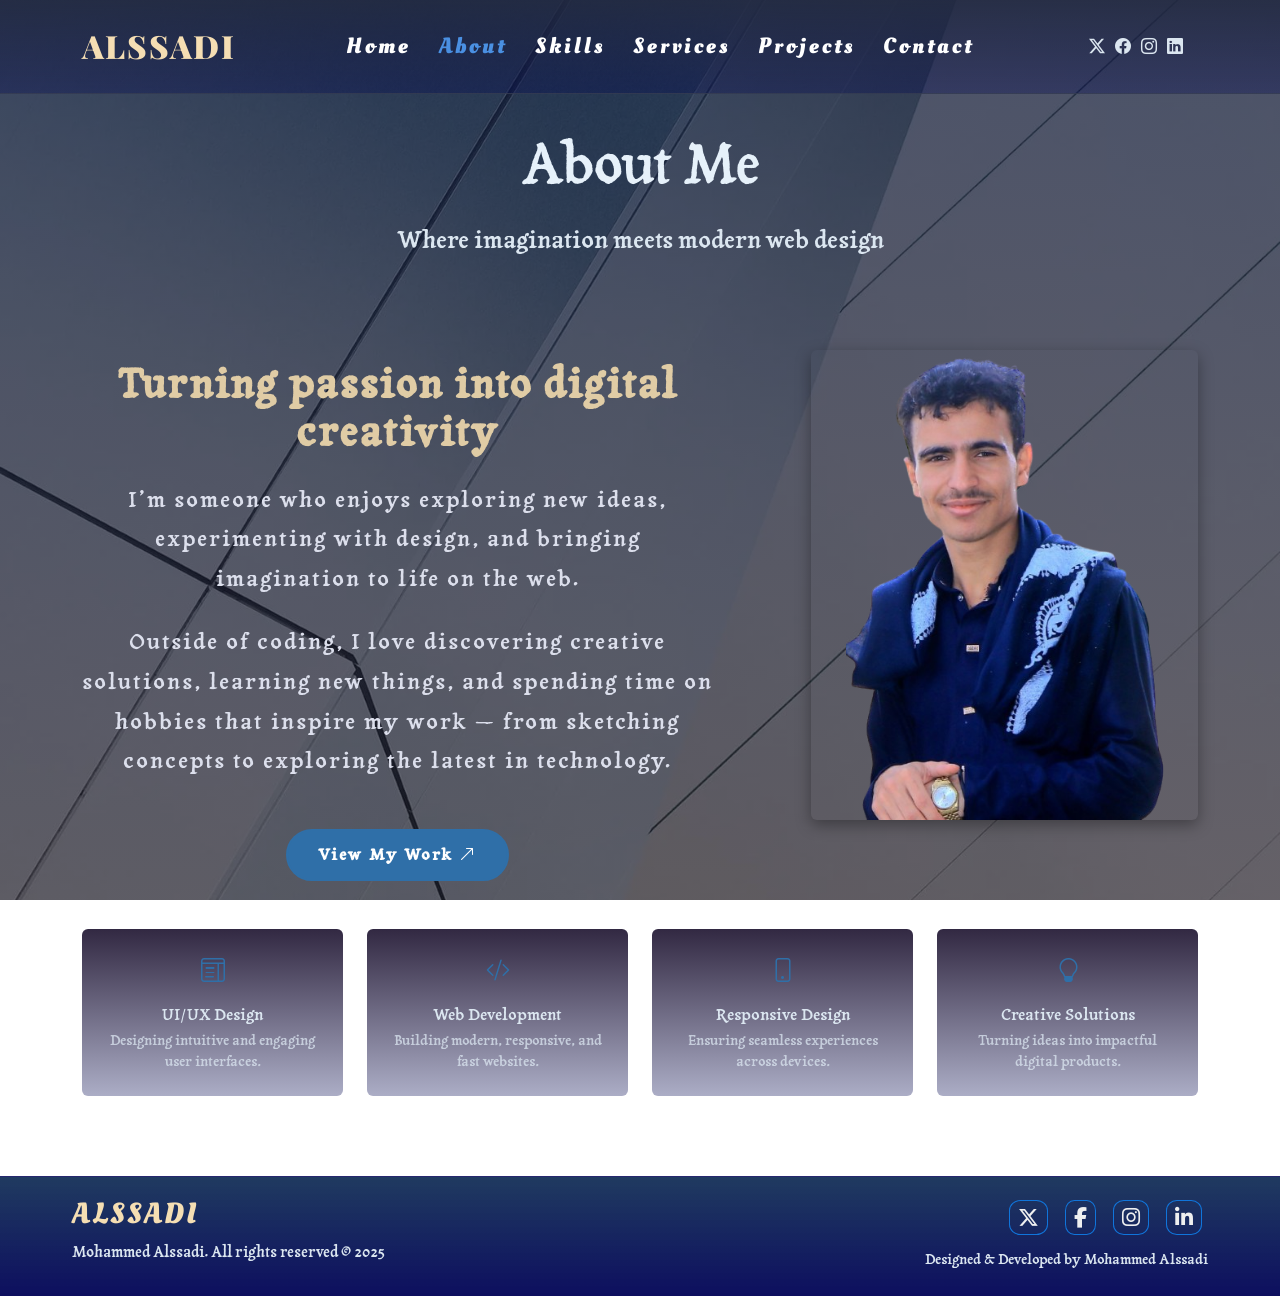
==== commit 8edb0aac: "lastttt" ====
--- a/about.html
+++ b/about.html
@@ -155,7 +155,6 @@
     </section>
   </main>
 
-
   <!-- JS Files -->
   <script src="assets/vendor/bootstrap/js/bootstrap.bundle.min.js"></script>
   <script src="assets/js/main.js"></script>
@@ -163,8 +162,6 @@
 <!-- Footer Section -->
 <footer class="footer">
   <div class="footer-container">
-    
-    <!-- Left Side -->
     <div class="footer-left">
       <a href="index.html" class="footer-logo">Alssadi</a>
       <p class="footer-copy" >
--- a/assets/css/main.css
+++ b/assets/css/main.css
@@ -3,21 +3,21 @@
 
 :root {
 
-  /* الألوان العامة */
+ 
   --background-color: #1b2635;
-  /* خلفية رئيسية داكنة */
+
   --default-color: #dbe6f0;
-  /* نص افتراضي فاتح مزرق */
+ 
   --heading-color: #e6f1fa;
-  /* عناوين بلون أفتح للوضوح */
+
   --accent-color: #2f6fa8;
-  /* أزرق متوسط للأزرار والروابط */
+
   --surface-color: #243447;
-  /* لون للأقسام/البطاقات فوق الخلفية */
+
   --contrast-color: #ffffff;
-  /* تباين قوي داخل العناصر الملونة */
-
-  /* ألوان القائمة (Nav) */
+ 
+
+
   --nav-color: #dbe6f0;
   --nav-hover-color: #4a90e2;
   --nav-mobile-background-color: #243447;
@@ -213,6 +213,10 @@
      font-family: "Oleo Script", system-ui;
      font-style: normal;
   }
+    .navbar-mnue a:hover{
+    color:#4a90e2;
+
+    }
 
  
   .mobile-nav-active .mobile-nav-toggle {
@@ -299,8 +303,6 @@
 # Hero Section
 --------------------------------------------------------------*/
 .hero {
-
- 
      background: linear-gradient(rgba(8, 19, 51, 0.726), rgba(9, 4, 17, 0.61)), url("/assets/img/abstract-bg-1.webp") center center no-repeat;
   background-size: cover;
   background-attachment: fixed;
@@ -331,8 +333,7 @@
   margin: 20px auto;
   max-width: 1500px;
   flex-wrap: wrap;
-  height: 70vh;
-  padding: px;
+ 
   background: linear-gradient(rgba(15, 4, 34, 0.856), rgba(2, 7, 82, 0.329));
   box-shadow: 0 20px 60px rgba(11, 87, 138, 0.6);
   animation: shadowPulse 5s ease-in-out infinite, floatUpDown 3s ease-in-out infinite;
@@ -594,7 +595,6 @@
   text-align: center;
   max-width: 800px;
   margin: 0 auto;
-     font-family: "Edu NSW ACT Hand Pre", cursive;
 letter-spacing: 2px;
 }
 .headline {
@@ -609,17 +609,17 @@
 
 .lead {
   font-weight: 700;
-  font-size: 22px;
+  font-size: 25px;
   line-height: 1.8;
   margin-bottom: 24px;
 }
 
 .intro-content p {
   color:rgb(220, 223, 236);
-  font-weight: 600;
+  font-weight: 500;
   line-height: 1.8;
   margin-bottom: 24px;
-  font-size: 20px;
+  font-size: 22px;
 }
 
 .btnom-viwework {
@@ -646,7 +646,6 @@
   border-radius: 6px;
   transition: 0.3s ease-in-out;
   background:linear-gradient(rgba(15, 4, 34, 0.856), rgba(2, 7, 82, 0.329));
-  border: 1px solid color-mix(in srgb, var(--default-color), transparent 88%);
   height: 100%;
 }
 .about .skill-item i {
@@ -837,7 +836,6 @@
 .services .service-item:hover .service-icon i {
   transform: rotateY(180deg);
 }
-
 
 .services .service-icon {
   flex-shrink: 0;
@@ -1170,14 +1168,13 @@
     font-size: 1.75rem;
   }
 }
-
 .contact .contact-form p {
   color: color-mix(in srgb, var(--default-color), transparent 25%);
   margin-bottom: 2rem;
 }
 
-.contact .contact-form .form-control,
-.contact .contact-form {
+ .contact-form .form-control,
+.contact-form {
   padding: 0.875rem 1.25rem;
   border-color: color-mix(in srgb, var(--default-color), transparent 90%);
   border-radius: 0.5rem;
@@ -1186,8 +1183,7 @@
 }
 
 
-.contact .contact-form .form-control::placeholder,
-.contact .contact-form .form-select::placeholder {
+.contact .contact-form .form-control::placeholder{
   color: rgb(192, 176, 145);
 }
 
